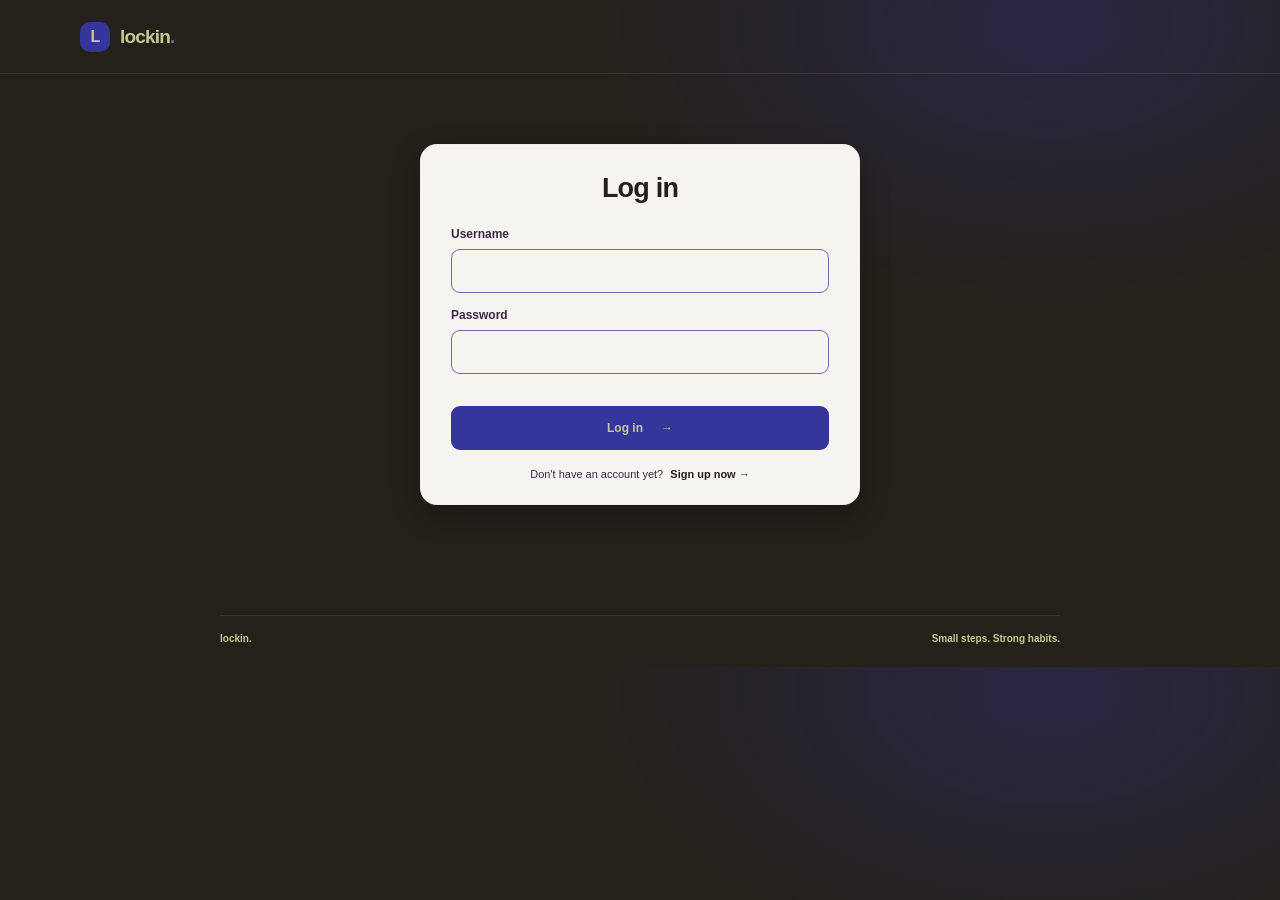
==== static/index.html @ 2069aba5 "Revert "Update exercise database and media fallbacks" This reverts commit 12833febe1f8a7237ccfed5195" ====
<!doctype html>
<html lang="en">
<head>
  <meta charset="utf-8">
  <meta name="viewport" content="width=device-width, initial-scale=1">
  <meta name="theme-color" content="#24201a">
  <title>LockIn — Your workout, your pace</title>
  <link rel="stylesheet" href="/static/app.css">
  <script src="/static/app.js" defer></script>
</head>
<body>
  <header class="topbar">
    <a class="brand" href="/" aria-label="LockIn home">
      <span class="brand-mark" aria-hidden="true">L</span>
      <span>lockin<span class="brand-period">.</span></span>
    </a>
    <nav id="app-nav" class="app-nav" aria-label="Main navigation" hidden>
      <button class="nav-link is-active" type="button" data-page-target="build" aria-current="page">Build workout</button>
      <button class="nav-link" type="button" data-page-target="library">Exercise Library</button>
      <button class="nav-link" type="button" data-page-target="tracker">Workout Tracker</button>
      <button class="nav-link profile-link" type="button" data-page-target="profile" aria-label="Profile" title="Profile">
        <svg viewBox="0 0 24 24" aria-hidden="true">
          <circle cx="12" cy="8" r="3.5"></circle>
          <path d="M5.5 20c.5-3.5 2.8-5.5 6.5-5.5s6 2 6.5 5.5"></path>
        </svg>
      </button>
    </nav>
  </header>

  <main class="page-shell">
    <section id="auth-section" class="auth-panel panel" aria-labelledby="auth-title">
      <p id="signup-welcome" class="signup-welcome" hidden>Welcome to LockIn</p>
      <h1 id="auth-title">Log in</h1>
      <form id="auth-form">
        <div id="signup-name-fields" class="signup-name-fields" hidden>
          <label class="field">
            <span class="field-label">First name</span>
            <input id="auth-first-name" name="first_name" type="text" maxlength="50" autocomplete="given-name">
          </label>
          <label class="field">
            <span class="field-label">Last name</span>
            <input id="auth-last-name" name="last_name" type="text" maxlength="50" autocomplete="family-name">
          </label>
        </div>
        <label class="field">
          <span class="field-label">Username</span>
          <input id="auth-username" name="username" type="text" minlength="3" maxlength="32" autocomplete="username" required>
        </label>
        <label class="field auth-password">
          <span class="field-label">Password</span>
          <input id="auth-password" name="password" type="password" minlength="8" maxlength="128" autocomplete="current-password" required>
          <span id="password-hint" class="field-hint" hidden>Use 8–128 characters.</span>
        </label>
        <p id="auth-message" class="status-message" role="status" aria-live="polite"></p>
        <button id="auth-submit" class="button button-primary auth-submit" type="submit">Log in <span aria-hidden="true">→</span></button>
      </form>
      <p class="auth-switch">
        <span id="auth-switch-copy">Don't have an account yet?</span>
        <a id="auth-switch-link" href="#signup">Sign up now <span aria-hidden="true">→</span></a>
      </p>
    </section>

    <div id="app-content" hidden>
    <section id="page-build" class="app-page">
    <section class="intro">
      <p class="eyebrow">YOUR BEST SELF STARTS WHEN YOU <b><i>LOCK IN</i></b></p>
      <h1>Ready when you are, <span id="welcome-name">yourself.</span></h1>
    </section>

    <section class="planner panel" aria-labelledby="planner-title">
      <div class="section-heading">
        <div>
          <p class="eyebrow">LET'S MAKE A PLAN</p>
          <h2 id="planner-title">Build your workout</h2>
        </div>
      </div>

      <form id="planner-form" class="planner-form">
        <div class="goal-field">
          <span class="field-label">Fitness goal</span>
          <input id="goal" name="goal" type="hidden">
          <div class="goal-picker">
            <button id="goal-trigger" class="goal-trigger" type="button" aria-expanded="false" aria-controls="goal-popover">
              <span id="goal-selected">Choose a fitness goal</span>
              <svg viewBox="0 0 20 20" aria-hidden="true"><path d="m5 7.5 5 5 5-5"></path></svg>
            </button>
            <div id="goal-popover" class="goal-popover" hidden>
              <div id="goal-options" class="goal-grid" role="group" aria-label="Fitness goals">
                <span class="field-hint">Loading goals…</span>
              </div>
            </div>
          </div>
        </div>

        <fieldset class="difficulty-field">
          <legend class="field-label">Difficulty</legend>
          <div id="level-options" class="level-options">
            <label class="level-option">
              <input type="radio" name="level" value="beginner" checked>
              <span>Beginner</span>
            </label>
            <label class="level-option">
              <input type="radio" name="level" value="intermediate">
              <span>Intermediate</span>
            </label>
            <label class="level-option">
              <input type="radio" name="level" value="advanced">
              <span>Advanced</span>
            </label>
          </div>
        </fieldset>

        <label class="field time-field">
          <span class="field-label">Available time</span>
          <select id="duration" name="duration" required>
            <option value="15">15 minutes</option>
            <option value="30" selected>30 minutes</option>
            <option value="45">45 minutes</option>
            <option value="60">1 hour</option>
            <option value="75">1 hour 15 minutes</option>
            <option value="90">1 hour 30 minutes</option>
            <option value="105">1 hour 45 minutes</option>
            <option value="120">2 hours</option>
            <option value="135">2 hours 15 minutes</option>
            <option value="150">2 hours 30 minutes</option>
            <option value="165">2 hours 45 minutes</option>
            <option value="180">3 hours</option>
          </select>
        </label>

        <fieldset class="equipment-field">
          <legend class="field-label">Equipment you have</legend>
          <div id="equipment-options" class="equipment-options">
            <span class="field-hint">Loading equipment…</span>
          </div>
        </fieldset>

        <div class="form-footer">
          <p class="privacy-note"><span aria-hidden="true">✦</span> Your plan is made just for this session.</p>
          <button class="button button-primary" type="submit" id="recommend-button" disabled>
            <span>Create</span><span aria-hidden="true">→</span>
          </button>
        </div>
      </form>
      <p id="planner-message" class="status-message" role="status" aria-live="polite"></p>
    </section>

    <section id="workout-section" class="workout-section panel" hidden aria-labelledby="workout-title">
      <div class="section-heading workout-heading">
        <div>
          <h2 id="workout-title" tabindex="-1">Your new workout plan</h2>
          <div class="workout-preferences" aria-label="Selected workout preferences">
            <span class="workout-tag"><strong id="workout-focus"></strong></span>
            <span class="workout-tag"><strong id="workout-level"></strong></span>
            <span class="workout-tag"><strong id="workout-duration"></strong></span>
          </div>
        </div>
      </div>

      <div class="workout-body">
        <p id="active-workout-message" class="status-message" role="status" aria-live="polite"></p>

        <div id="exercise-list" class="exercise-list"></div>
        <p id="no-results" class="empty-state" hidden>
          No exercises match all of those selections.
        </p>
      </div>
      <div id="workout-actions" class="workout-actions" hidden>
        <button id="start-button" class="button button-primary" type="button" hidden>
          <span>Start workout</span><span aria-hidden="true">→</span>
        </button>
        <button id="continue-workout-button" class="button button-primary" type="button" hidden>
          <span>Continue workout</span><span aria-hidden="true">→</span>
        </button>
      </div>
    </section>

    </section>

    <section id="page-library" class="app-page library-page" hidden aria-labelledby="library-title">
      <header class="library-header">
        <p class="eyebrow">FIND YOUR NEXT MOVE</p>
        <h1 id="library-title">Exercise Library</h1>
        <p>Browse exercises by name, equipment, or target.</p>
      </header>
      <section class="library-controls panel" aria-label="Exercise filters">
        <label class="library-search-field" for="library-search">
          <span class="field-label">Search by exercise name</span>
          <span class="library-search-box">
            <svg viewBox="0 0 24 24" aria-hidden="true"><circle cx="10.8" cy="10.8" r="6.8"></circle><path d="m16 16 5 5"></path></svg>
            <input id="library-search" type="search" placeholder="Search exercises">
          </span>
        </label>
        <div class="library-filter-group">
          <h2 id="library-equipment-title">Equipment</h2>
          <div id="library-equipment-filters" class="library-filter-options" role="group" aria-labelledby="library-equipment-title"></div>
        </div>
        <div class="library-filter-group">
          <h2 id="library-target-title">Target</h2>
          <div id="library-target-filters" class="library-filter-options" role="group" aria-labelledby="library-target-title"></div>
        </div>
      </section>
      <p id="library-status" class="status-message" role="status" aria-live="polite"></p>
      <div class="library-results-heading">
        <h2>Exercises</h2>
        <p id="library-result-count" aria-live="polite"></p>
      </div>
      <div id="library-exercise-grid" class="library-exercise-grid"></div>
      <p id="library-empty" class="empty-state library-empty" hidden>No exercises match these filters.</p>
    </section>

    <section id="page-tracker" class="app-page" hidden>

      <section class="stats-section panel" aria-labelledby="stats-title">
        <div class="section-heading">
          <div>
            <p class="eyebrow">YOUR CONSISTENCY</p>
            <h2 id="stats-title">Workout statistics</h2>
            <p id="stats-period-label" class="field-hint">Your progress this week</p>
          </div>
          <select id="stats-period" aria-label="Statistics period">
            <option value="week">This week</option>
            <option value="month">This month</option>
          </select>
        </div>

        <p id="stats-message" class="status-message" role="status"></p>

        <div class="stats-grid">
          <article class="stat-card">
            <span class="stat-label">Workout sessions</span>
            <strong id="stat-sessions">0</strong>
            <span class="stat-description">Completed workouts</span>
          </article>

          <article class="stat-card">
            <span class="stat-label">Active days</span>
            <strong id="stat-days">0</strong>
            <span class="stat-description">Days you showed up</span>
          </article>

          <article class="stat-card">
            <span class="stat-label">Total time</span>
            <strong id="stat-minutes">0</strong>
            <span class="stat-description">Minutes of exercise</span>
          </article>

          <article class="stat-card">
            <span class="stat-label">Completed sets</span>
            <strong id="stat-sets">0</strong>
            <span class="stat-description">Sets you've finished</span>
          </article>
        </div>

        <div class="stats-activity">
          <h3>Activity overview</h3>
          <p class="field-hint">Your completed workouts by day</p>
          <div id="stats-chart" class="stats-chart"></div>
        </div>
      </section>
    <section class="history-section" aria-labelledby="history-title">
      <div class="section-heading">
        <div>
          <p class="eyebrow">YOUR PROGRESS</p>
          <h2 id="history-title">Workout history</h2>
        </div>
        <span class="history-icon" aria-hidden="true">↗</span>
      </div>
      <div id="history-list" class="history-list">
        <p class="field-hint">Loading your saved workouts…</p>
      </div>
      <p id="history-message" class="status-message" role="status" aria-live="polite"></p>
    </section>
    </section>

    <section id="page-profile" class="app-page placeholder-page" hidden aria-labelledby="profile-title">
      <h1 id="profile-title">Profile</h1>
    </section>
    </div>
  </main>

  <footer class="footer">
    <span>lockin<span class="brand-period">.</span></span>
    <span id="footer-user"><span>Small steps. Strong habits.</span></span>
    <button id="logout-button" class="logout-button" type="button" hidden>Log out</button>
  </footer>

  <div id="workout-sheet" class="workout-sheet" hidden>
    <div class="workout-sheet-backdrop" aria-hidden="true"></div>
    <section
      id="workout-sheet-panel"
      class="workout-sheet-panel"
      role="dialog"
      aria-modal="true"
      aria-label="Workout"
      aria-hidden="true"
      tabindex="-1"
    >
      <button id="close-workout-sheet" class="workout-sheet-close" type="button" aria-label="Close workout window">
        <span aria-hidden="true">×</span>
      </button>
      <div
        id="workout-progress"
        class="workout-progress"
        role="progressbar"
        aria-label="Workout sets completed"
        aria-valuemin="0"
        aria-valuemax="0"
        aria-valuenow="0"
      ></div>
      <div class="active-workout-view">
        <div class="active-step-layout">
          <div id="active-step-animation" class="active-step-animation"></div>
          <div id="active-step-content" class="active-step-content" aria-live="polite" aria-atomic="true">
            <p id="active-step-position" class="eyebrow"></p>
            <p id="active-set-counter" class="active-set-counter"></p>
            <h2 id="active-exercise-title" class="active-exercise-title"></h2>
            <p id="active-exercise-keywords" class="exercise-keywords"></p>
            <ul id="active-step-prescription" class="active-step-prescription"></ul>
            <button id="complete-step-button" class="button button-primary" type="button">Set completed</button>
          </div>
        </div>
<<<<<<< Updated upstream
        <div class="active-step-controls">
  <button id="complete-step-button" class="button button-primary" type="button">
    Complete set
  </button>

  <button id="finish-workout-button" class="button button-primary" type="button" hidden>
    Finish workout
  </button>
</div>
=======
>>>>>>> Stashed changes
        <p id="active-step-message" class="status-message" role="status" aria-live="polite"></p>
        <div id="workout-step-carousel" class="workout-step-carousel" role="group" aria-label="Workout sets"></div>
      </div>
    </section>
  </div>
</body>
</html>
---- static/app.css ----
:root {
  color-scheme: dark;
  --ink: #c8c793;
  --muted: #b7aec0;
  --green: #35369c;
  --green-dark: #c8c793;
  --mint: #3f2548;
  --line: #54465b;
  --paper: #2c2831;
  --canvas: #24201a;
  --orange: #7c679e;
  font-family: "DM Sans", "Segoe UI", sans-serif;
  font-synthesis: none;
  text-rendering: optimizeLegibility;
}

* { box-sizing: border-box; }

body {
  margin: 0;
  background:
    radial-gradient(ellipse at 82% 4%, rgba(53, 54, 156, .32), transparent 28rem),
    var(--canvas);
  color: var(--ink);
}

button, input, select, textarea { font: inherit; }
button, select { cursor: pointer; }

.topbar {
  height: 74px;
  display: flex;
  align-items: center;
  justify-content: space-between;
  padding: 0 max(6vw, calc((100vw - 1120px) / 2));
  border-bottom: 1px solid rgba(200, 199, 147, .12);
}

.app-nav { display: flex; align-items: center; gap: 5px; margin-left: auto; }
.app-nav[hidden] { display: none; }
.nav-link { min-height: 36px; padding: 0 11px; border: 0; border-radius: 8px; color: var(--muted); background: transparent; font-size: 11px; font-weight: 600; white-space: nowrap; }
.nav-link:hover, .nav-link.is-active { color: var(--green-dark); background: var(--mint); }
.profile-link { width: 36px; display: grid; place-items: center; padding: 0; border: 1px solid var(--line); border-radius: 50%; }
.profile-link svg { width: 19px; height: 19px; fill: none; stroke: currentColor; stroke-linecap: round; stroke-linejoin: round; stroke-width: 1.7; }

.brand {
  display: inline-flex;
  gap: 10px;
  align-items: center;
  color: var(--ink);
  text-decoration: none;
  font-family: "Manrope", "Segoe UI", sans-serif;
  font-size: 19px;
  font-weight: 800;
  letter-spacing: -.8px;
}

.brand-mark {
  width: 30px;
  height: 30px;
  display: grid;
  place-items: center;
  border-radius: 10px;
  background: var(--green);
  color: var(--ink);
  font-size: 16px;
}

.brand-period { color: var(--orange); }
.topbar-note { color: var(--muted); font-size: 12px; }

.page-shell { width: min(100% - 40px, 840px); margin: 0 auto; }
.auth-panel { width: min(100%, 440px); margin: 70px auto 110px; }
.signup-welcome { margin: 0 0 5px; color: var(--ink); font-family: "Manrope", "Segoe UI", sans-serif; font-size: 17px; font-weight: 700; text-align: center; }
.auth-panel h1 { margin-bottom: 23px; font-size: 27px; letter-spacing: -.8px; text-align: center; }
.auth-panel form { display: grid; gap: 15px; }
.signup-name-fields:not([hidden]) { display: grid; grid-template-columns: 1fr 1fr; gap: 12px; }
.auth-password { position: relative; }
.auth-submit { width: 100%; margin-top: 2px; }
.auth-switch { margin: 18px 0 0; color: var(--muted); font-size: 11px; text-align: center; }
.auth-switch a { margin-left: 4px; color: var(--ink); font-weight: 700; text-decoration: none; }
.auth-switch a:hover { color: var(--green-dark); text-decoration: underline; }
.logout-button { padding: 5px 0; border: 0; color: var(--ink); background: transparent; font-size: 10px; font-weight: 700; }
.intro { padding: 54px 0 34px; }
.placeholder-page { min-height: 350px; padding-top: 54px; }
.placeholder-page h1 { font-size: 30px; }
.app-page[hidden] { display: none; }
.library-page { padding: 48px 0 64px; }
.library-header { margin-bottom: 24px; }
.library-header h1 { font-size: clamp(30px, 5vw, 40px); }
.library-header > p:last-child { margin-bottom: 0; color: var(--muted); font-size: 13px; }
.library-controls { display: grid; gap: 23px; margin-bottom: 23px; }
.library-search-field { display: grid; gap: 9px; }
.library-search-box { position: relative; }
.library-search-box svg { position: absolute; top: 50%; left: 13px; width: 19px; height: 19px; fill: none; stroke: var(--muted); stroke-linecap: round; stroke-width: 1.7; transform: translateY(-50%); }
.library-search-box input { width: 100%; min-height: 46px; padding: 0 13px 0 42px; border: 1px solid var(--line); border-radius: 9px; outline: none; background: #F5F4F0; color: var(--ink); font-size: 12px; }
.library-search-box input:focus { border-color: var(--orange); box-shadow: 0 0 0 3px rgba(124, 103, 158, .24); }
.library-filter-group h2 { margin: 0; font-size: 14px; letter-spacing: -.2px; }
.library-filter-options { display: flex; flex-wrap: wrap; gap: 8px; margin-top: 10px; }
.library-filter-chip { min-height: 34px; padding: 0 13px; border: 1px solid var(--line); border-radius: 18px; color: var(--muted); background: #F5F4F0; font-size: 10px; font-weight: 600; transition: .15s ease; }
.library-filter-chip:hover, .library-filter-chip.is-selected { border-color: var(--orange); color: var(--ink); background: var(--mint); }
.library-filter-chip:focus-visible { outline: 3px solid rgba(124, 103, 158, .35); }
.library-status:not(:empty) { margin: 10px 0; }
.library-results-heading { display: flex; align-items: baseline; justify-content: space-between; gap: 12px; margin: 25px 0 12px; }
.library-results-heading h2 { margin: 0; font-size: 19px; }
.library-results-heading p { margin: 0; color: var(--muted); font-size: 10px; }
.library-exercise-grid { display: grid; grid-template-columns: repeat(3, minmax(0, 1fr)); gap: 14px; }
.library-exercise-card { min-width: 0; overflow: hidden; border: 1px solid rgba(200, 199, 147, .12); border-radius: 12px; background: var(--paper); }
.library-exercise-media { width: 100%; aspect-ratio: 1 / 1; display: block; object-fit: cover; background: #332c39; }
.library-exercise-media.is-portrait { object-fit: contain; }
.library-exercise-placeholder { width: 100%; aspect-ratio: 1 / 1; display: grid; place-items: center; color: var(--muted); background: #332c39; font-size: 10px; }
.library-exercise-title { margin: 0; padding: 12px 13px 14px; font-size: 13px; line-height: 1.35; }
.library-empty { margin-top: 16px; }
.eyebrow { margin: 0 0 9px; color: var(--ink); font-size: 10px; font-weight: 700; letter-spacing: 1.6px; }
h1, h2, h3, p { margin-top: 0; }
h1, h2, h3 { font-family: "Manrope", "Segoe UI", sans-serif; color: var(--ink); }
h1 { margin-bottom: 9px; font-size: clamp(32px, 5vw, 43px); letter-spacing: -2px; line-height: 1.15; }
h1 span { color: var(--orange); }
.intro-copy { margin: 0; color: var(--muted); font-size: 14px; }

.panel {
  padding: 28px 30px 24px;
  border: 1px solid rgba(200, 199, 147, .1);
  border-radius: 17px;
  background: #F5F4F0;
  box-shadow: 0 10px 30px rgba(0, 0, 0, .24);
}

.section-heading { display: flex; justify-content: space-between; align-items: flex-start; gap: 16px; }
.section-heading h2 { margin: 0; font-size: 21px; letter-spacing: -.65px; }
#planner-title, #workout-title { font-size: clamp(24px, 3vw, 28px); letter-spacing: -.85px; }
.planner-form { display: grid; gap: 23px; margin-top: 24px; }
.field { display: flex; flex-direction: column; gap: 8px; min-width: 0; }
.field-label { color: #3F2548; font-size: 12px; font-weight: 700; }
.field select, .field input, .field textarea, .goal-trigger {
  min-height: 44px;
  border: 1px solid var(--line);
  border-radius: 9px;
  background: var(--paper);
  color: var(--ink);
}
.field select, .field input, .field textarea { padding: 0 12px; outline: none; }
.field select:focus, .field input:focus, .field textarea:focus, .goal-trigger:focus-visible { border-color: var(--orange); box-shadow: 0 0 0 3px rgba(124, 103, 158, .24); }
.field select:disabled { color: var(--muted); background: #39343e; cursor: not-allowed; }
.goal-picker { position: relative; margin-top: 9px; }
.goal-trigger { width: min(100%, 330px); display: flex; align-items: center; justify-content: space-between; padding: 0 13px; text-align: left; }
.goal-trigger:disabled { color: var(--muted); cursor: not-allowed; }
.goal-trigger svg { width: 18px; height: 18px; fill: none; stroke: currentColor; stroke-linecap: round; stroke-linejoin: round; stroke-width: 1.6; }
.goal-popover { position: absolute; z-index: 5; top: calc(100% + 8px); left: 0; width: min(100%, 720px); padding: 12px; border: 1px solid var(--line); border-radius: 12px; background: var(--paper); box-shadow: 0 15px 35px rgba(0, 0, 0, .4); }
.goal-popover[hidden] { display: none; }
.goal-grid { display: grid; grid-template-columns: repeat(4, minmax(0, 1fr)); gap: 10px; max-height: 360px; overflow-y: auto; }
.goal-card { min-width: 0; padding: 6px; border: 1px solid var(--line); border-radius: 9px; color: var(--ink); background: var(--paper); text-align: left; }
.goal-card:hover, .goal-card.is-selected { border-color: var(--orange); background: var(--mint); }
.goal-card:focus-visible { outline: 3px solid rgba(124, 103, 158, .35); }
.goal-image-placeholder { aspect-ratio: 1.35; display: flex; flex-direction: column; align-items: center; justify-content: center; gap: 6px; border-radius: 6px; color: var(--ink); background: linear-gradient(140deg, #3f2548, #35369c); font-size: 9px; }
.goal-image-placeholder svg { width: 38px; height: 38px; fill: none; stroke: currentColor; stroke-linecap: round; stroke-width: 1.5; }
.goal-card-label { display: block; min-height: 32px; padding: 8px 3px 3px; font-size: 11px; font-weight: 600; line-height: 1.3; }
.difficulty-field { margin: 0; padding: 0; border: 0; }
.level-options { display: flex; flex-wrap: wrap; gap: 10px; margin-top: 9px; }
.level-option { position: relative; cursor: pointer; }
.level-option input { position: absolute; width: 1px; height: 1px; opacity: 0; }
.level-option span { min-width: 112px; min-height: 42px; display: grid; place-items: center; padding: 0 14px; border: 1px solid var(--line); border-radius: 8px; color: var(--muted); background: var(--paper); font-size: 11px; font-weight: 600; }
.level-option input:checked + span { border-color: var(--orange); color: var(--ink); background: var(--mint); }
.level-option input:focus-visible + span { outline: 3px solid rgba(124, 103, 158, .35); }
.time-field { max-width: 300px; }
.equipment-field { margin: 0; padding: 0; border: 0; }
.field-hint { margin: 5px 0 0; color: var(--muted); font-size: 11px; }
.equipment-options { display: grid; grid-template-columns: repeat(auto-fit, minmax(88px, 1fr)); gap: 10px; margin-top: 12px; }
.equipment-chip { position: relative; }
.equipment-chip input { position: absolute; width: 1px; height: 1px; opacity: 0; }
.equipment-chip-content {
  min-height: 82px;
  display: flex;
  flex-direction: column;
  align-items: center;
  justify-content: center;
  gap: 7px;
  padding: 8px 5px;
  border: 1px solid var(--line);
  border-radius: 8px;
  color: var(--muted);
  background: var(--paper);
  transition: .15s ease;
}
.equipment-icon { width: 27px; height: 27px; display: grid; place-items: center; color: var(--orange); }
.equipment-icon svg { width: 27px; height: 27px; fill: none; stroke: currentColor; stroke-linecap: round; stroke-linejoin: round; stroke-width: 1.8; }
.equipment-name { font-size: 9px; text-align: center; }
.equipment-chip input:checked + .equipment-chip-content { border-color: var(--orange); color: var(--ink); background: var(--mint); }
.equipment-chip input:focus-visible + .equipment-chip-content { outline: 3px solid rgba(124, 103, 158, .35); }

.form-footer, .save-footer { display: flex; justify-content: space-between; align-items: center; gap: 16px; margin-top: 27px; }
.privacy-note { margin: 0; color: var(--muted); font-size: 11px; }
.privacy-note span { margin-right: 5px; color: var(--orange); }
.button {
  min-height: 44px;
  display: inline-flex;
  align-items: center;
  justify-content: center;
  gap: 18px;
  padding: 0 16px;
  border: 0;
  border-radius: 9px;
  font-size: 12px;
  font-weight: 700;
  transition: background .15s ease, transform .15s ease;
}
.button[hidden] { display: none; }
.button-primary { background: var(--green); color: var(--ink); }
.button-primary:hover:not(:disabled) { transform: translateY(-1px); background: var(--mint); color: var(--ink); }
.button-secondary { border: 1px solid var(--line); color: var(--ink); background: var(--paper); }
.button-secondary:hover:not(:disabled) { background: var(--mint); }
.button:disabled { color: var(--muted); background: #514653; cursor: not-allowed; }
.status-message { min-height: 0; margin: 0; color: var(--ink); font-size: 12px; }
.status-message:not(:empty) { margin-top: 12px; }
.status-message.success { color: var(--ink); }

.workout-section { margin: 42px 0; padding-top: 28px; }
.workout-heading { align-items: center; margin-bottom: 17px; }
.workout-preferences { display: flex; flex-wrap: wrap; gap: 7px; margin-top: 10px; }
.workout-tag { display: inline-flex; align-items: center; gap: 6px; padding: 6px 9px; border: 1px solid var(--line); border-radius: 7px; color: var(--muted); background: #332d37; font-size: 10px; }
.workout-tag strong { color: var(--green-dark); font-size: 10px; font-weight: 700; }
.workout-actions { display: flex; align-items: center; justify-content: flex-end; gap: 8px; margin-top: 20px; }
.workout-actions[hidden] { display: none; }
.workout-body { width: 75%; margin: 2rem auto 0; }
.exercise-list { display: grid; grid-auto-rows: 1fr; gap: 15px; }
.exercise-card {
  display: grid;
  grid-template-columns: 220px minmax(0, 1fr);
  overflow: hidden;
  border: 1px solid #3F2548;
  border-radius: 13px;
  background: var(--paper);
}
.exercise-media { width: 220px; height: 220px; object-fit: cover; background: #332c39; }
video.exercise-media.is-portrait { object-fit: contain; }
.media-placeholder { width: 220px; height: 220px; display: grid; place-items: center; color: var(--muted); background: #332c39; font-size: 11px; }
.exercise-content { padding: 19px 22px; }
.exercise-top { display: flex; justify-content: space-between; align-items: flex-start; gap: 12px; }
.exercise-title { margin: 0; font-size: 1.5rem; letter-spacing: -.35px; }
.exercise-keywords { margin: 8px 0 16px; color: var(--muted); font-size: 11px; }
.exercise-equipment { display: flex; flex-wrap: wrap; align-items: center; gap: 10px; margin-bottom: 17px; }
.exercise-equipment-item { display: inline-flex; align-items: center; gap: 6px; color: var(--muted); font-size: 12px; }
.exercise-equipment .equipment-icon { width: 20px; height: 20px; }
.exercise-equipment .equipment-icon svg { width: 20px; height: 20px; }
.no-required-equipment { color: var(--muted); font-size: 12px; }
.exercise-specifics { display: grid; gap: 4px; margin: 0; padding-left: 18px; color: var(--muted); font-size: 13px; line-height: 1.5; }
.empty-state { margin: 0; padding: 26px; border: 1px dashed var(--line); border-radius: 12px; color: var(--muted); background: rgba(44, 40, 49, .72); font-size: 13px; line-height: 1.6; text-align: center; }

.history-section { padding: 43px 0 57px; }
.history-section > .section-heading { align-items: center; margin-bottom: 15px; }
.history-icon { width: 32px; height: 32px; display: grid; place-items: center; border-radius: 10px; color: var(--ink); background: var(--mint); font-weight: 700; }
.history-list { display: grid; gap: 9px; }
.history-card { padding: 14px 16px; border: 1px solid rgba(200, 199, 147, .1); border-radius: 11px; background: var(--paper); }
.history-main { display: flex; justify-content: space-between; align-items: center; gap: 12px; }
.history-date { margin: 0 0 4px; color: var(--ink); font-size: 12px; font-weight: 700; }
.history-detail { margin: 0; color: var(--muted); font-size: 11px; }
.history-goal { padding: 6px 9px; border-radius: 7px; color: var(--ink); background: var(--mint); font-size: 10px; font-weight: 700; }
.history-expand { margin-top: 9px; padding: 0; border: 0; color: var(--ink); background: transparent; font-size: 10px; font-weight: 700; }
.history-exercises { display: grid; gap: 5px; margin: 10px 0 0; padding: 10px 0 0; border-top: 1px solid var(--line); list-style: none; color: var(--muted); font-size: 11px; }
.history-empty { padding: 19px; border: 1px dashed var(--line); border-radius: 11px; color: var(--muted); font-size: 12px; text-align: center; }
.footer { display: flex; justify-content: space-between; width: min(100% - 40px, 840px); margin: 0 auto; padding: 17px 0 23px; border-top: 1px solid rgba(200, 199, 147, .12); color: var(--muted); font-size: 10px; }
.footer span:first-child { color: var(--ink); font-family: "Manrope", sans-serif; font-weight: 800; }

.workout-sheet[hidden] { display: none; }
.workout-sheet { position: fixed; z-index: 20; inset: 0; display: flex; align-items: flex-end; justify-content: center; }
.workout-sheet-backdrop { position: absolute; inset: 0; background: rgba(0, 0, 0, .68); opacity: 0; transition: opacity .32s ease; }
.workout-sheet-panel {
  position: relative;
  width: min(100%, 1120px);
  height: calc(100vh - 20px);
  height: calc(100dvh - 20px);
  padding: 24px;
  overflow-y: auto;
  border-radius: 20px 20px 0 0;
  background: var(--paper);
  box-shadow: 0 -12px 40px rgba(0, 0, 0, .48);
  transform: translateY(100%);
  transition: transform .36s cubic-bezier(.22, .72, .24, 1);
}
.workout-sheet.is-open .workout-sheet-backdrop { opacity: 1; }
.workout-sheet.is-open .workout-sheet-panel { transform: translateY(0); }
.workout-sheet-close {
  position: absolute;
  top: 14px;
  right: 16px;
  width: 40px;
  height: 40px;
  display: grid;
  place-items: center;
  padding: 0;
  border: 0;
  border-radius: 50%;
  color: var(--ink);
  background: var(--mint);
  font-size: 28px;
  line-height: 1;
}
.workout-sheet-close:hover { color: var(--canvas); background: var(--orange); }
.workout-sheet-open { overflow: hidden; }
.workout-progress { height: 5px; display: flex; gap: 4px; margin: 4px 56px 0 0; }
.workout-progress-segment { min-width: 1px; flex: 1 1 0; border-radius: 3px; background: #efecf0; transition: background .2s ease; }
.workout-progress-segment.is-current { background: var(--orange); }
.workout-progress-segment.is-complete { background: var(--green); }
.active-workout-view { min-height: 100%; display: flex; flex-direction: column; padding-top: 40px; }
.active-step-layout { flex: 1; min-height: 0; display: grid; grid-template-columns: minmax(0, 1.15fr) minmax(0, .85fr); align-items: center; gap: 34px; }
.active-step-animation { min-height: 260px; height: 100%; display: grid; place-items: center; overflow: hidden; border-radius: 14px; background: #332c39; }
.active-exercise-media { width: 100%; height: 100%; max-height: 62vh; object-fit: contain; }
.active-step-placeholder { width: 100%; min-height: 260px; display: grid; place-items: center; color: var(--muted); font-size: 13px; }
.active-step-content { padding: 20px 8px; }
.active-step-position { margin: 0 0 8px; }
.active-set-counter { margin: 0 0 8px; color: var(--ink); font-size: clamp(38px, 5vw, 54px); font-weight: 700; letter-spacing: -1px; }
.active-exercise-title { margin: 0; font-size: clamp(18px, 2vw, 22px); letter-spacing: -.4px; }
.active-exercise-keywords { margin: 10px 0 20px; }
.active-step-prescription { display: grid; gap: 7px; margin: 0; padding-left: 20px; color: var(--muted); font-size: 16px; line-height: 1.6; }
#complete-step-button { width: 100%; margin-top: 24px; }
.active-step-message:not(:empty) { margin-top: 10px; }
.workout-step-carousel { display: flex; gap: 10px; overflow-x: auto; margin-top: auto; padding: 14px 0 4px; border-top: 1px solid var(--line); scroll-snap-type: x mandatory; }
.workout-step-thumbnail { position: relative; flex: 0 0 112px; display: flex; flex-direction: column; gap: 6px; padding: 6px; border: 1px solid var(--line); border-radius: 10px; background: var(--paper); text-align: left; scroll-snap-align: start; }
.workout-step-thumbnail.is-current { border-color: var(--orange); background: var(--mint); box-shadow: 0 0 0 2px rgba(124, 103, 158, .3); }
.workout-step-thumbnail.is-complete { border-color: var(--orange); }
.workout-step-thumbnail-media { width: 100%; aspect-ratio: 16 / 9; display: block; border-radius: 6px; object-fit: cover; background: #332c39; }
.workout-step-thumbnail-media.is-portrait { object-fit: contain; }
.workout-step-thumbnail-placeholder { width: 100%; aspect-ratio: 16 / 9; display: grid; place-items: center; border-radius: 6px; color: var(--muted); background: #332c39; font-size: 9px; }
.workout-step-thumbnail-details { min-width: 0; display: flex; flex-direction: column; gap: 2px; }
.workout-step-thumbnail-name { overflow: hidden; color: var(--ink); font-size: 10px; font-weight: 700; text-overflow: ellipsis; white-space: nowrap; }
.workout-step-thumbnail-set { color: var(--muted); font-size: 9px; }
.workout-step-thumbnail-check { position: absolute; top: 10px; right: 10px; width: 19px; height: 19px; display: grid; place-items: center; border-radius: 50%; color: var(--ink); background: var(--green); font-size: 12px; font-weight: 700; opacity: 0; }
.workout-step-thumbnail.is-complete .workout-step-thumbnail-check { opacity: 1; }

.planner.panel, .workout-section.panel, .library-controls.panel, .auth-panel.panel, .workout-sheet-panel {
  --ink: #24201a;
  --muted: #3f2548;
  --green-dark: #3f2548;
  --mint: #3f2548;
  --line: #7c679e;
  --paper: #f5f4f0;
  color: var(--ink);
}
.planner .button-primary, .workout-section .button-primary, .auth-panel .button-primary, .workout-sheet-panel .button-primary { color: #c8c793; }
.planner .button:disabled, .workout-section .button:disabled, .auth-panel .button:disabled, .workout-sheet-panel .button:disabled { color: #c8c793; }
.planner .goal-card:hover, .planner .goal-card.is-selected { color: #c8c793; background: #3f2548; }
.planner .goal-image-placeholder { color: #c8c793; }
.planner .level-option input:checked + span,
.planner .equipment-chip input:checked + .equipment-chip-content { color: #c8c793; }
.library-controls .library-filter-chip:hover,
.library-controls .library-filter-chip.is-selected { color: #c8c793; }
.workout-section .workout-tag { color: #c8c793; background: #3f2548; }
.workout-section .workout-tag strong { color: #c8c793; }
.workout-section .media-placeholder { color: #c8c793; }
.workout-section .empty-state { color: #24201a; background: #7c679e; }
.workout-sheet-panel .workout-sheet-close { color: #c8c793; }
.workout-sheet-panel .active-step-placeholder,
.workout-sheet-panel .workout-step-thumbnail-placeholder { color: #c8c793; }
.workout-sheet-panel .workout-step-thumbnail-check { color: #c8c793; }
.workout-sheet-panel .workout-step-thumbnail.is-current {
  --ink: #c8c793;
  --muted: #b7aec0;
}


/* WORKOUT STATISTICS */
.stats-section {
  margin-bottom: 30px;
  padding: 28px;
  color: #24201a;
  background: #f5f4f0;
  border: 1px solid #7c679e;
  border-radius: 14px;
}

.stats-section .section-heading {
  display: flex;
  justify-content: space-between;
  align-items: center;
  gap: 16px;
  margin-bottom: 20px;
}

.stats-section .section-heading h2 {
  margin: 0;
}

#stats-period {
  padding: 9px 12px;
  border: 1px solid #7c679e;
  border-radius: 8px;
  color: #24201a;
  background: #f5f4f0;
}

.stats-grid {
  display: grid;
  grid-template-columns: repeat(4, minmax(0, 1fr));
  gap: 12px;
}

.stat-card {
  display: flex;
  flex-direction: column;
  gap: 8px;
  padding: 18px 14px;
  border: 1px solid #d5ccdc;
  border-radius: 11px;
  background: #ffffff;
}

.stat-label {
  color: #5d5065;
  font-size: 11px;
  font-weight: 700;
}

.stat-card strong {
  color: #3f2548;
  font-size: 30px;
  line-height: 1.2;
}

.stat-description {
  color: #746b78;
  font-size: 10px;
}

.stats-activity {
  margin-top: 25px;
}

.stats-activity h3 {
  margin-bottom: 5px;
}

.stats-chart {
  display: flex;
  align-items: flex-end;
  gap: 10px;
  min-height: 180px;
  margin-top: 15px;
  padding: 18px 12px;
  overflow-x: auto;
  border: 1px solid #d5ccdc;
  border-radius: 11px;
  background: #ffffff;
}

.stats-bar-item {
  flex: 1 0 30px;
  height: 140px;
  display: grid;
  grid-template-rows: 16px minmax(0, 1fr) 16px;
  justify-items: center;
  align-items: end;
  gap: 5px;
}

.stats-bar {
  width: 65%;
  min-height: 4px;
  align-self: end;
  border-radius: 5px 5px 0 0;
  background: #7c679e;
}

.stats-bar-label,
.stats-bar-count {
  color: #5d5065;
  font-size: 9px;
  white-space: nowrap;
}

@media (max-width: 640px) {
  .stats-section {
    padding: 20px 16px;
  }

  .stats-grid {
    grid-template-columns: repeat(2, minmax(0, 1fr));
    gap: 9px;
  }

  .stat-card {
    padding: 14px 11px;
  }

  .stat-card strong {
    font-size: 25px;
  }

  .stats-section .section-heading {
    align-items: flex-start;
  }
}

@media (max-width: 640px) {
  .topbar { min-height: 62px; height: auto; gap: 8px; padding: 9px 12px; }
  .brand { gap: 6px; font-size: 16px; }
  .library-page { padding-top: 34px; }
  .library-controls { padding: 20px 17px; }
  .library-exercise-grid { grid-template-columns: repeat(2, minmax(0, 1fr)); gap: 10px; }
  .library-exercise-title { padding: 10px; font-size: 12px; }
  .brand-mark { width: 27px; height: 27px; }
  .app-nav { gap: 2px; }
  .nav-link { min-height: 32px; padding: 0 6px; font-size: 9px; }
  .profile-link { width: 30px; padding: 0; }
  .profile-link svg { width: 17px; height: 17px; }
  .topbar-note { font-size: 10px; }
  .page-shell { width: min(100% - 28px, 840px); }
  .auth-panel { margin: 42px auto 70px; padding: 22px 18px; }
  .signup-name-fields:not([hidden]) { grid-template-columns: 1fr; }
  .goal-grid { grid-template-columns: repeat(3, minmax(0, 1fr)); }
  .level-option span { min-width: 98px; }
  .intro { padding: 39px 0 26px; }
  .panel { padding: 21px 17px 19px; }
  .form-footer { align-items: stretch; flex-direction: column; }
  .form-footer .button { width: 100%; }
  .workout-actions { align-items: flex-end; }
  .workout-sheet-panel { width: 100%; padding: 20px; border-radius: 18px 18px 0 0; }
  .workout-sheet-close { top: 12px; right: 12px; }
  .active-workout-view { padding-top: 36px; }
  .active-step-layout { grid-template-columns: minmax(0, 1fr); align-content: start; gap: 16px; }
  .active-step-animation { min-height: 200px; height: 38vh; }
  .active-exercise-media { max-height: 38vh; }
  .active-step-placeholder { min-height: 200px; }
  .active-step-content { padding: 0 4px; }
  .workout-step-thumbnail { flex-basis: 96px; }
  .exercise-list { gap: 8px; }
  .exercise-card { grid-template-columns: 145px minmax(0, 1fr); }
  .exercise-media, .media-placeholder { width: 145px; height: 145px; }
  .exercise-content { padding: 15px 14px; }
  .exercise-title { font-size: 14px; }
  .footer { width: min(100% - 28px, 840px); }
}

@media (prefers-reduced-motion: reduce) {
  .workout-sheet-backdrop, .workout-sheet-panel { transition-duration: .01ms; }
}

@media (max-width: 420px) {
  .goal-grid { grid-template-columns: repeat(2, minmax(0, 1fr)); }
  .equipment-options { grid-template-columns: repeat(3, minmax(0, 1fr)); }
  .exercise-card { grid-template-columns: 1fr; }
  .exercise-media, .media-placeholder { width: 100%; height: auto; aspect-ratio: 1 / 1; }
}

.history-redo {
  padding: 10px 16px;
  margin-top: 10px;
  border: 1px solid #7c679e;
  border-radius: 8px;
  background: #3f2548;
  color: #ffffff;
  cursor: pointer;
  font-weight: 600;
}

.history-redo:hover {
  background: #5d4269;
}

.history-redo:disabled {
  opacity: 0.6;
  cursor: not-allowed;
}

.history-actions {
  display: flex;
  justify-content: space-between;
  align-items: center;
  gap: 12px;
  margin-top: 12px;
}

.history-redo {
  margin-top: 0;
  padding: 9px 16px;
  border-radius: 8px;
  background: #3f2548;
  color: #ffffff;
  border: 1px solid #7c679e;
  font-size: 13px;
  font-weight: 600;
  cursor: pointer;
  transition: background 0.2s ease;
}

.history-redo:hover {
  background: #5d4269;
}
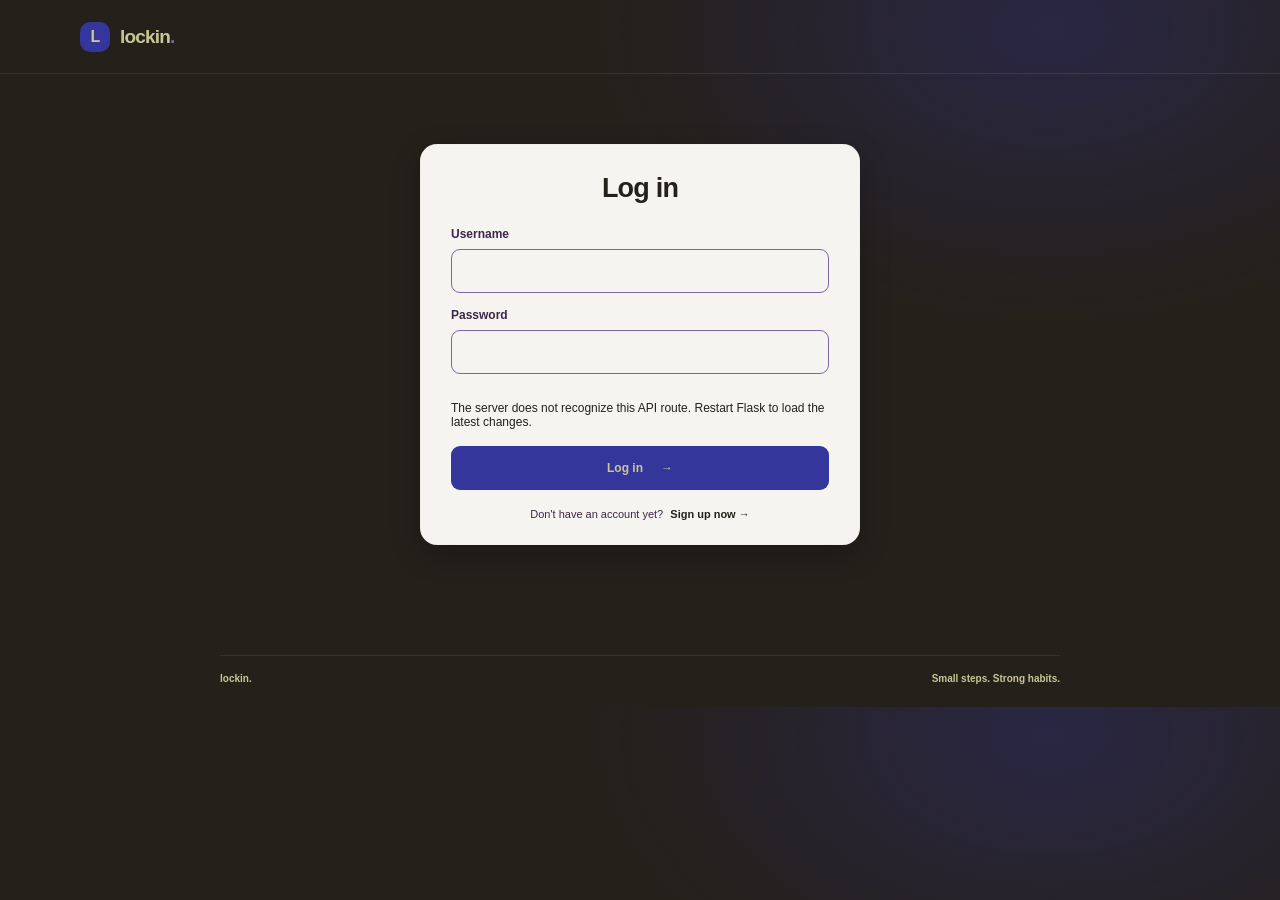
==== commit 7d23b669: "Restore exercise media and add accessible previews" ====
--- a/static/index.html
+++ b/static/index.html
@@ -317,25 +317,45 @@
             <h2 id="active-exercise-title" class="active-exercise-title"></h2>
             <p id="active-exercise-keywords" class="exercise-keywords"></p>
             <ul id="active-step-prescription" class="active-step-prescription"></ul>
-            <button id="complete-step-button" class="button button-primary" type="button">Set completed</button>
-          </div>
-        </div>
-<<<<<<< Updated upstream
+          </div>
+        </div>
         <div class="active-step-controls">
-  <button id="complete-step-button" class="button button-primary" type="button">
-    Complete set
-  </button>
-
-  <button id="finish-workout-button" class="button button-primary" type="button" hidden>
-    Finish workout
-  </button>
-</div>
-=======
->>>>>>> Stashed changes
+          <button id="complete-step-button" class="button button-primary" type="button">
+            Complete set
+          </button>
+          <button id="finish-workout-button" class="button button-primary" type="button" hidden>
+            Finish workout
+          </button>
+        </div>
         <p id="active-step-message" class="status-message" role="status" aria-live="polite"></p>
         <div id="workout-step-carousel" class="workout-step-carousel" role="group" aria-label="Workout sets"></div>
       </div>
     </section>
   </div>
+
+  <div
+    id="exercise-hover-preview"
+    class="exercise-preview-popover"
+    role="region"
+    aria-hidden="true"
+    hidden
+  >
+    <div id="exercise-hover-preview-content"></div>
+  </div>
+
+  <dialog
+    id="exercise-preview-dialog"
+    class="exercise-preview-dialog"
+    aria-labelledby="exercise-preview-dialog-title"
+  >
+    <button
+      id="exercise-preview-close"
+      class="exercise-preview-close"
+      type="button"
+      aria-label="Close exercise details"
+      autofocus
+    >×</button>
+    <div id="exercise-preview-dialog-content"></div>
+  </dialog>
 </body>
 </html>
--- a/static/app.css
+++ b/static/app.css
@@ -105,12 +105,91 @@
 .library-results-heading h2 { margin: 0; font-size: 19px; }
 .library-results-heading p { margin: 0; color: var(--muted); font-size: 10px; }
 .library-exercise-grid { display: grid; grid-template-columns: repeat(3, minmax(0, 1fr)); gap: 14px; }
-.library-exercise-card { min-width: 0; overflow: hidden; border: 1px solid rgba(200, 199, 147, .12); border-radius: 12px; background: var(--paper); }
+.library-exercise-card { min-width: 0; overflow: hidden; border: 1px solid rgba(200, 199, 147, .12); border-radius: 12px; background: var(--paper); cursor: pointer; }
+.library-exercise-card:hover, .library-exercise-card:focus-visible { border-color: var(--orange); box-shadow: 0 8px 22px rgba(0, 0, 0, .2); }
+.library-exercise-card:focus-visible, .exercise-card:focus-visible { outline: 3px solid rgba(124, 103, 158, .35); outline-offset: 2px; }
 .library-exercise-media { width: 100%; aspect-ratio: 1 / 1; display: block; object-fit: cover; background: #332c39; }
 .library-exercise-media.is-portrait { object-fit: contain; }
 .library-exercise-placeholder { width: 100%; aspect-ratio: 1 / 1; display: grid; place-items: center; color: var(--muted); background: #332c39; font-size: 10px; }
 .library-exercise-title { margin: 0; padding: 12px 13px 14px; font-size: 13px; line-height: 1.35; }
 .library-empty { margin-top: 16px; }
+.exercise-preview-popover {
+  position: fixed;
+  z-index: 40;
+  width: min(430px, calc(100vw - 24px));
+  max-height: calc(100vh - 24px);
+  overflow: hidden;
+  border: 1px solid #475569;
+  border-radius: 16px;
+  background: #1E2430;
+  color: #F8FAFC;
+  box-shadow: 0 18px 48px rgba(0, 0, 0, .42);
+  opacity: 0;
+  pointer-events: none;
+  transform: translateY(7px) scale(.985);
+  transform-origin: top center;
+  transition: opacity .16s ease, transform .18s ease;
+}
+.exercise-preview-popover[hidden] { display: none; }
+.exercise-preview-popover.is-visible { opacity: 1; pointer-events: auto; transform: translateY(0) scale(1); }
+.exercise-preview-popover #exercise-hover-preview-content { max-height: calc(100vh - 24px); }
+.exercise-preview-popover .exercise-preview { display: flex; max-height: calc(100vh - 24px); flex-direction: column; }
+.exercise-preview-popover .exercise-preview-visual { flex: 0 0 clamp(180px, 29vh, 230px); min-height: 0; }
+.exercise-preview-popover .exercise-preview-media,
+.exercise-preview-popover .exercise-preview-placeholder { min-height: 0; }
+.exercise-preview-popover .exercise-preview-details { padding: 18px 20px 20px; overflow-y: auto; overscroll-behavior: contain; scrollbar-color: #64748B #1E2430; scrollbar-gutter: stable; }
+.exercise-preview-popover .exercise-preview-title { font-size: 20px; }
+.exercise-preview-dialog {
+  width: min(860px, calc(100vw - 32px));
+  max-height: calc(100vh - 32px);
+  padding: 0;
+  overflow: auto;
+  border: 1px solid #475569;
+  border-radius: 16px;
+  background: #1E2430;
+  color: #F8FAFC;
+  box-shadow: 0 24px 70px rgba(0, 0, 0, .55);
+}
+.exercise-preview-dialog::backdrop { background: rgba(0, 0, 0, .68); }
+.exercise-preview-close {
+  position: sticky;
+  z-index: 2;
+  top: 10px;
+  float: right;
+  width: 38px;
+  height: 38px;
+  display: grid;
+  place-items: center;
+  margin: 10px 10px -48px 0;
+  padding: 0;
+  border: 0;
+  border-radius: 50%;
+  border: 1px solid #475569;
+  background: #303847;
+  color: #F8FAFC;
+  font-size: 25px;
+  cursor: pointer;
+}
+.exercise-preview { display: grid; grid-template-columns: minmax(180px, 42%) minmax(0, 1fr); min-width: 0; }
+.exercise-preview-visual { min-height: 100%; overflow: hidden; background: #161B24; }
+.exercise-preview-media, .exercise-preview-placeholder { width: 100%; height: 100%; min-height: 260px; display: block; object-fit: cover; }
+.exercise-preview-media.is-portrait { object-fit: contain; }
+.exercise-preview-placeholder { display: grid; place-items: center; padding: 20px; color: #CBD5E1; font-size: 12px; line-height: 1.5; text-align: center; }
+.exercise-preview-details { min-width: 0; padding: 24px; }
+.exercise-preview-heading { padding-right: 34px; }
+.exercise-preview-title { margin: 0; color: #F8FAFC; font-size: 22px; letter-spacing: -.5px; line-height: 1.25; }
+.exercise-preview-stats { display: grid; grid-template-columns: repeat(4, minmax(0, 1fr)); gap: 7px; margin: 14px 0 0; }
+.exercise-preview-stat { min-width: 0; padding: 8px 7px; border: 1px solid #475569; border-radius: 9px; background: #303847; text-align: center; }
+.exercise-preview-stat dt { color: #94A3B8; font-size: 9px; font-weight: 700; letter-spacing: .55px; text-transform: uppercase; }
+.exercise-preview-stat dd { margin: 3px 0 0; overflow-wrap: anywhere; color: #F8FAFC; font-size: 11px; font-weight: 800; line-height: 1.35; }
+.exercise-preview-facts { display: grid; gap: 7px; margin: 14px 0 0; }
+.exercise-preview-fact { display: grid; grid-template-columns: 105px minmax(0, 1fr); gap: 10px; align-items: baseline; padding-bottom: 7px; border-bottom: 1px solid #3B4658; }
+.exercise-preview-fact:last-child { padding-bottom: 0; border-bottom: 0; }
+.exercise-preview-fact dt { color: #94A3B8; font-size: 10px; font-weight: 700; letter-spacing: .4px; text-transform: uppercase; }
+.exercise-preview-fact dd { margin: 0; color: #CBD5E1; font-size: 12px; line-height: 1.5; }
+.exercise-preview-instructions { margin-top: 16px; padding-top: 14px; border-top: 1px solid #3B4658; }
+.exercise-preview-instructions h3 { margin-bottom: 10px; color: #F8FAFC; font-size: 14px; line-height: 1.35; }
+.exercise-preview-instructions ol { display: grid; gap: 9px; margin: 0; padding-left: 20px; color: #CBD5E1; font-size: 13px; line-height: 1.6; }
 .eyebrow { margin: 0 0 9px; color: var(--ink); font-size: 10px; font-weight: 700; letter-spacing: 1.6px; }
 h1, h2, h3, p { margin-top: 0; }
 h1, h2, h3 { font-family: "Manrope", "Segoe UI", sans-serif; color: var(--ink); }
@@ -230,7 +309,9 @@
   border: 1px solid #3F2548;
   border-radius: 13px;
   background: var(--paper);
-}
+  cursor: pointer;
+}
+.exercise-card:hover { border-color: var(--orange); box-shadow: 0 8px 22px rgba(0, 0, 0, .2); }
 .exercise-media { width: 220px; height: 220px; object-fit: cover; background: #332c39; }
 video.exercise-media.is-portrait { object-fit: contain; }
 .media-placeholder { width: 220px; height: 220px; display: grid; place-items: center; color: var(--muted); background: #332c39; font-size: 11px; }
@@ -497,6 +578,14 @@
   .library-controls { padding: 20px 17px; }
   .library-exercise-grid { grid-template-columns: repeat(2, minmax(0, 1fr)); gap: 10px; }
   .library-exercise-title { padding: 10px; font-size: 12px; }
+  .exercise-preview-popover { display: none; }
+  .exercise-preview { grid-template-columns: 1fr; }
+  .exercise-preview-visual { min-height: 220px; max-height: 42vh; }
+  .exercise-preview-media, .exercise-preview-placeholder { min-height: 220px; max-height: 42vh; }
+  .exercise-preview-details { padding: 20px 17px; }
+  .exercise-preview-heading { padding-right: 30px; }
+  .exercise-preview-stats { grid-template-columns: repeat(2, minmax(0, 1fr)); }
+  .exercise-preview-fact { grid-template-columns: 90px minmax(0, 1fr); }
   .brand-mark { width: 27px; height: 27px; }
   .app-nav { gap: 2px; }
   .nav-link { min-height: 32px; padding: 0 6px; font-size: 9px; }
@@ -531,7 +620,7 @@
 }
 
 @media (prefers-reduced-motion: reduce) {
-  .workout-sheet-backdrop, .workout-sheet-panel { transition-duration: .01ms; }
+  .workout-sheet-backdrop, .workout-sheet-panel, .exercise-preview-popover { transition-duration: .01ms; }
 }
 
 @media (max-width: 420px) {
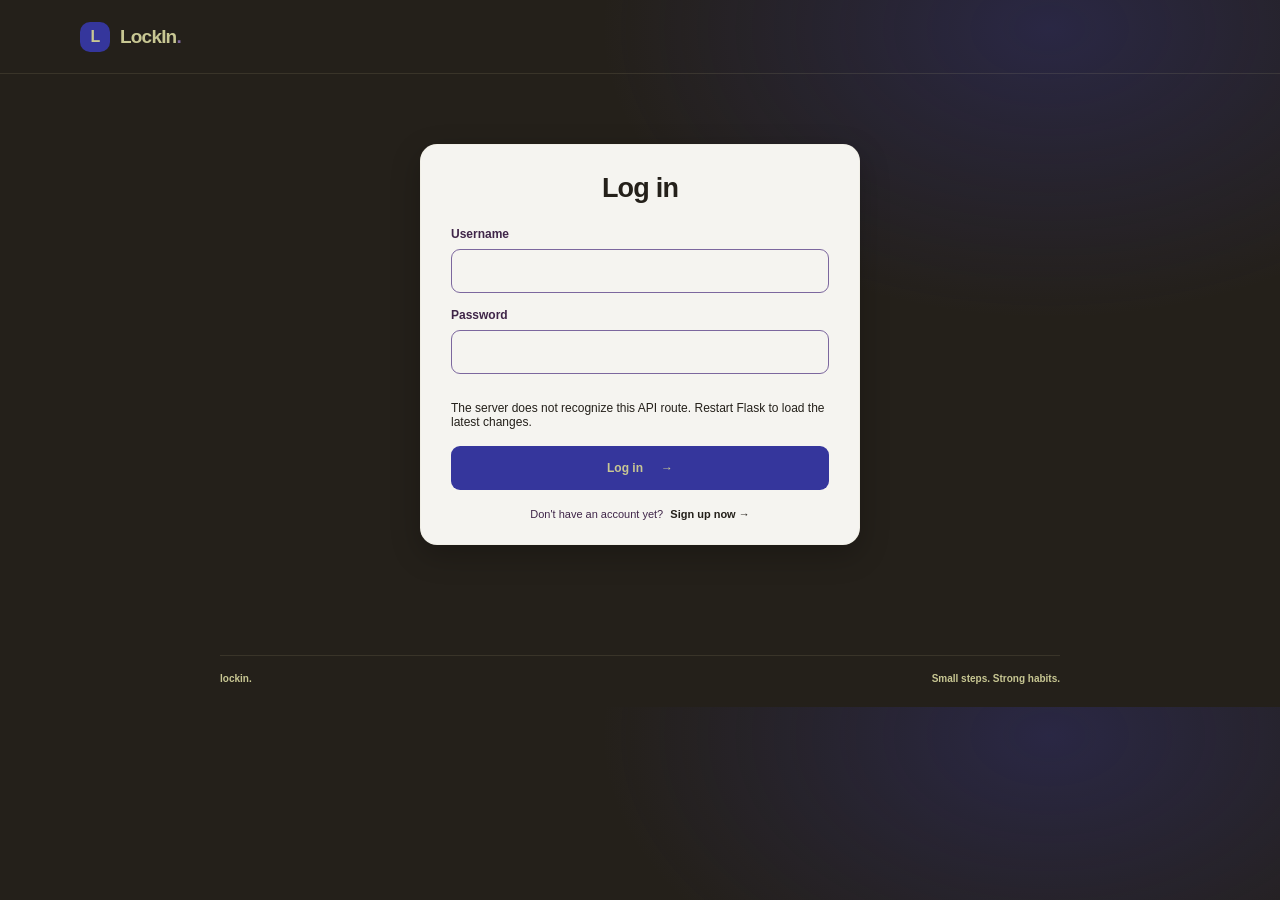
==== commit 3a58a8f0: "update title" ====
--- a/static/index.html
+++ b/static/index.html
@@ -12,18 +12,12 @@
   <header class="topbar">
     <a class="brand" href="/" aria-label="LockIn home">
       <span class="brand-mark" aria-hidden="true">L</span>
-      <span>lockin<span class="brand-period">.</span></span>
+      <span>LockIn<span class="brand-period">.</span></span>
     </a>
     <nav id="app-nav" class="app-nav" aria-label="Main navigation" hidden>
       <button class="nav-link is-active" type="button" data-page-target="build" aria-current="page">Build workout</button>
       <button class="nav-link" type="button" data-page-target="library">Exercise Library</button>
       <button class="nav-link" type="button" data-page-target="tracker">Workout Tracker</button>
-      <button class="nav-link profile-link" type="button" data-page-target="profile" aria-label="Profile" title="Profile">
-        <svg viewBox="0 0 24 24" aria-hidden="true">
-          <circle cx="12" cy="8" r="3.5"></circle>
-          <path d="M5.5 20c.5-3.5 2.8-5.5 6.5-5.5s6 2 6.5 5.5"></path>
-        </svg>
-      </button>
     </nav>
   </header>
 
@@ -48,7 +42,7 @@
         </label>
         <label class="field auth-password">
           <span class="field-label">Password</span>
-          <input id="auth-password" name="password" type="password" minlength="8" maxlength="128" autocomplete="current-password" required>
+          <input id="auth-password" name="password" type="password" maxlength="128" autocomplete="current-password" required>
           <span id="password-hint" class="field-hint" hidden>Use 8–128 characters.</span>
         </label>
         <p id="auth-message" class="status-message" role="status" aria-live="polite"></p>
@@ -169,6 +163,9 @@
         <button id="start-button" class="button button-primary" type="button" hidden>
           <span>Start workout</span><span aria-hidden="true">→</span>
         </button>
+        <button id="save-and-clear-button" class="button button-secondary" type="button" hidden>
+          Save and clear
+        </button>
         <button id="continue-workout-button" class="button button-primary" type="button" hidden>
           <span>Continue workout</span><span aria-hidden="true">→</span>
         </button>
@@ -219,8 +216,8 @@
             <p id="stats-period-label" class="field-hint">Your progress this week</p>
           </div>
           <select id="stats-period" aria-label="Statistics period">
-            <option value="week">This week</option>
-            <option value="month">This month</option>
+            <option value="week">Weekly</option>
+            <option value="month">Monthly (this year)</option>
           </select>
         </div>
 
@@ -254,10 +251,20 @@
 
         <div class="stats-activity">
           <h3>Activity overview</h3>
-          <p class="field-hint">Your completed workouts by day</p>
+          <p id="stats-activity-label" class="field-hint">Your completed workouts by day of the week</p>
           <div id="stats-chart" class="stats-chart"></div>
         </div>
       </section>
+    <section id="paused-workouts-section" class="history-section paused-workouts-section" hidden aria-labelledby="paused-workouts-title">
+      <div class="section-heading">
+        <div>
+          <p class="eyebrow">PICK UP WHERE YOU LEFT OFF</p>
+          <h2 id="paused-workouts-title">Saved unfinished workouts</h2>
+        </div>
+      </div>
+      <div id="paused-workout-list" class="history-list"></div>
+      <p id="paused-workout-message" class="status-message" role="status" aria-live="polite"></p>
+    </section>
     <section class="history-section" aria-labelledby="history-title">
       <div class="section-heading">
         <div>
@@ -273,9 +280,6 @@
     </section>
     </section>
 
-    <section id="page-profile" class="app-page placeholder-page" hidden aria-labelledby="profile-title">
-      <h1 id="profile-title">Profile</h1>
-    </section>
     </div>
   </main>
 
@@ -284,6 +288,26 @@
     <span id="footer-user"><span>Small steps. Strong habits.</span></span>
     <button id="logout-button" class="logout-button" type="button" hidden>Log out</button>
   </footer>
+
+  <dialog
+    id="new-workout-confirm-dialog"
+    class="new-workout-confirm-dialog"
+    aria-labelledby="new-workout-confirm-title"
+  >
+    <h2 id="new-workout-confirm-title">Start a new workout?</h2>
+    <p id="new-workout-confirm-description">
+      Your current workout and completed sets will be saved in History so you can resume it later.
+    </p>
+    <p id="new-workout-confirm-message" class="new-workout-confirm-message" role="status" aria-live="polite"></p>
+    <div class="new-workout-confirm-actions">
+      <button id="cancel-new-workout-button" class="button button-secondary" type="button" autofocus>
+        Cancel
+      </button>
+      <button id="confirm-new-workout-button" class="button button-primary" type="button">
+        Yes, save and create new
+      </button>
+    </div>
+  </dialog>
 
   <div id="workout-sheet" class="workout-sheet" hidden>
     <div class="workout-sheet-backdrop" aria-hidden="true"></div>
@@ -317,15 +341,19 @@
             <h2 id="active-exercise-title" class="active-exercise-title"></h2>
             <p id="active-exercise-keywords" class="exercise-keywords"></p>
             <ul id="active-step-prescription" class="active-step-prescription"></ul>
-          </div>
-        </div>
-        <div class="active-step-controls">
-          <button id="complete-step-button" class="button button-primary" type="button">
-            Complete set
-          </button>
-          <button id="finish-workout-button" class="button button-primary" type="button" hidden>
-            Finish workout
-          </button>
+            <button id="complete-step-button" class="button button-primary" type="button">
+              Complete set
+            </button>
+          </div>
+        </div>
+        <div id="workout-completion-overlay" class="workout-completion-overlay" hidden>
+          <div class="workout-completion-content">
+            <h2 class="workout-completion-title">Workout complete!</h2>
+            <p id="workout-completion-message" class="workout-completion-message" role="status" aria-live="polite"></p>
+            <button id="finish-workout-button" class="button button-primary" type="button" hidden>
+              Finish workout
+            </button>
+          </div>
         </div>
         <p id="active-step-message" class="status-message" role="status" aria-live="polite"></p>
         <div id="workout-step-carousel" class="workout-step-carousel" role="group" aria-label="Workout sets"></div>
--- a/static/app.css
+++ b/static/app.css
@@ -40,9 +40,6 @@
 .app-nav[hidden] { display: none; }
 .nav-link { min-height: 36px; padding: 0 11px; border: 0; border-radius: 8px; color: var(--muted); background: transparent; font-size: 11px; font-weight: 600; white-space: nowrap; }
 .nav-link:hover, .nav-link.is-active { color: var(--green-dark); background: var(--mint); }
-.profile-link { width: 36px; display: grid; place-items: center; padding: 0; border: 1px solid var(--line); border-radius: 50%; }
-.profile-link svg { width: 19px; height: 19px; fill: none; stroke: currentColor; stroke-linecap: round; stroke-linejoin: round; stroke-width: 1.7; }
-
 .brand {
   display: inline-flex;
   gap: 10px;
@@ -82,8 +79,6 @@
 .auth-switch a:hover { color: var(--green-dark); text-decoration: underline; }
 .logout-button { padding: 5px 0; border: 0; color: var(--ink); background: transparent; font-size: 10px; font-weight: 700; }
 .intro { padding: 54px 0 34px; }
-.placeholder-page { min-height: 350px; padding-top: 54px; }
-.placeholder-page h1 { font-size: 30px; }
 .app-page[hidden] { display: none; }
 .library-page { padding: 48px 0 64px; }
 .library-header { margin-bottom: 24px; }
@@ -131,7 +126,7 @@
   transition: opacity .16s ease, transform .18s ease;
 }
 .exercise-preview-popover[hidden] { display: none; }
-.exercise-preview-popover.is-visible { opacity: 1; pointer-events: auto; transform: translateY(0) scale(1); }
+.exercise-preview-popover.is-visible { opacity: 1; pointer-events: none; transform: translateY(0) scale(1); }
 .exercise-preview-popover #exercise-hover-preview-content { max-height: calc(100vh - 24px); }
 .exercise-preview-popover .exercise-preview { display: flex; max-height: calc(100vh - 24px); flex-direction: column; }
 .exercise-preview-popover .exercise-preview-visual { flex: 0 0 clamp(180px, 29vh, 230px); min-height: 0; }
@@ -190,6 +185,24 @@
 .exercise-preview-instructions { margin-top: 16px; padding-top: 14px; border-top: 1px solid #3B4658; }
 .exercise-preview-instructions h3 { margin-bottom: 10px; color: #F8FAFC; font-size: 14px; line-height: 1.35; }
 .exercise-preview-instructions ol { display: grid; gap: 9px; margin: 0; padding-left: 20px; color: #CBD5E1; font-size: 13px; line-height: 1.6; }
+.new-workout-confirm-dialog {
+  width: min(460px, calc(100vw - 32px));
+  padding: 26px;
+  border: 1px solid #7c679e;
+  border-radius: 16px;
+  color: #24201a;
+  background: #f5f4f0;
+  box-shadow: 0 24px 70px rgba(0, 0, 0, .45);
+}
+.new-workout-confirm-dialog::backdrop { background: rgba(0, 0, 0, .68); }
+.new-workout-confirm-dialog h2 { margin: 0 0 10px; color: #24201a; font-size: 21px; }
+.new-workout-confirm-dialog > p:not(.new-workout-confirm-message) { margin: 0 0 18px; color: #3f2548; font-size: 13px; line-height: 1.55; }
+.new-workout-confirm-message { color: #3f2548; }
+.new-workout-confirm-actions { display: flex; justify-content: flex-end; gap: 9px; }
+.new-workout-confirm-dialog .button-primary { color: #f5f4f0; background: #3f2548; }
+.new-workout-confirm-dialog .button-primary:hover:not(:disabled) { color: #f5f4f0; background: #3f2548; }
+.new-workout-confirm-dialog .button-secondary { color: #3f2548; background: #f5f4f0; }
+.new-workout-confirm-dialog .button-secondary:hover:not(:disabled) { color: #f5f4f0; background: #3f2548; }
 .eyebrow { margin: 0 0 9px; color: var(--ink); font-size: 10px; font-weight: 700; letter-spacing: 1.6px; }
 h1, h2, h3, p { margin-top: 0; }
 h1, h2, h3 { font-family: "Manrope", "Segoe UI", sans-serif; color: var(--ink); }
@@ -231,6 +244,7 @@
 .goal-card { min-width: 0; padding: 6px; border: 1px solid var(--line); border-radius: 9px; color: var(--ink); background: var(--paper); text-align: left; }
 .goal-card:hover, .goal-card.is-selected { border-color: var(--orange); background: var(--mint); }
 .goal-card:focus-visible { outline: 3px solid rgba(124, 103, 158, .35); }
+.goal-image { width: 100%; aspect-ratio: 1.35; display: block; border-radius: 6px; object-fit: cover; background: linear-gradient(140deg, #3f2548, #35369c); }
 .goal-image-placeholder { aspect-ratio: 1.35; display: flex; flex-direction: column; align-items: center; justify-content: center; gap: 6px; border-radius: 6px; color: var(--ink); background: linear-gradient(140deg, #3f2548, #35369c); font-size: 9px; }
 .goal-image-placeholder svg { width: 38px; height: 38px; fill: none; stroke: currentColor; stroke-linecap: round; stroke-width: 1.5; }
 .goal-card-label { display: block; min-height: 32px; padding: 8px 3px 3px; font-size: 11px; font-weight: 600; line-height: 1.3; }
@@ -285,15 +299,15 @@
 }
 .button[hidden] { display: none; }
 .button-primary { background: var(--green); color: var(--ink); }
-.button-primary:hover:not(:disabled) { transform: translateY(-1px); background: var(--mint); color: var(--ink); }
+.button-primary:hover:not(:disabled) { transform: translateY(-1px); background: #3f2548; color: #f5f4f0; }
 .button-secondary { border: 1px solid var(--line); color: var(--ink); background: var(--paper); }
-.button-secondary:hover:not(:disabled) { background: var(--mint); }
+.button-secondary:hover:not(:disabled) { color: #f5f4f0; background: #3f2548; }
 .button:disabled { color: var(--muted); background: #514653; cursor: not-allowed; }
 .status-message { min-height: 0; margin: 0; color: var(--ink); font-size: 12px; }
 .status-message:not(:empty) { margin-top: 12px; }
-.status-message.success { color: var(--ink); }
-
-.workout-section { margin: 42px 0; padding-top: 28px; }
+
+.workout-section { margin: 42px 0; padding-top: 28px; transition: background-color .2s ease; }
+#workout-section.is-in-progress { background-color: #c4d7f2; }
 .workout-heading { align-items: center; margin-bottom: 17px; }
 .workout-preferences { display: flex; flex-wrap: wrap; gap: 7px; margin-top: 10px; }
 .workout-tag { display: inline-flex; align-items: center; gap: 6px; padding: 6px 9px; border: 1px solid var(--line); border-radius: 7px; color: var(--muted); background: #332d37; font-size: 10px; }
@@ -331,14 +345,15 @@
 .history-section > .section-heading { align-items: center; margin-bottom: 15px; }
 .history-icon { width: 32px; height: 32px; display: grid; place-items: center; border-radius: 10px; color: var(--ink); background: var(--mint); font-weight: 700; }
 .history-list { display: grid; gap: 9px; }
-.history-card { padding: 14px 16px; border: 1px solid rgba(200, 199, 147, .1); border-radius: 11px; background: var(--paper); }
+.history-card { --ink: #24201a; --muted: #3f2548; --mint: #3f2548; --line: #7c679e; --paper: #f5f4f0; padding: 14px 16px; border: 1px solid #d5ccdc; border-radius: 11px; color: var(--ink); background: var(--paper); }
 .history-main { display: flex; justify-content: space-between; align-items: center; gap: 12px; }
 .history-date { margin: 0 0 4px; color: var(--ink); font-size: 12px; font-weight: 700; }
 .history-detail { margin: 0; color: var(--muted); font-size: 11px; }
-.history-goal { padding: 6px 9px; border-radius: 7px; color: var(--ink); background: var(--mint); font-size: 10px; font-weight: 700; }
+.history-goal { padding: 5px 8px; border: 1px solid #7c679e; border-radius: 7px; color: #3f2548; background: transparent; font-size: 10px; font-weight: 700; }
 .history-expand { margin-top: 9px; padding: 0; border: 0; color: var(--ink); background: transparent; font-size: 10px; font-weight: 700; }
 .history-exercises { display: grid; gap: 5px; margin: 10px 0 0; padding: 10px 0 0; border-top: 1px solid var(--line); list-style: none; color: var(--muted); font-size: 11px; }
 .history-empty { padding: 19px; border: 1px dashed var(--line); border-radius: 11px; color: var(--muted); font-size: 12px; text-align: center; }
+.history-card .button-secondary:hover:not(:disabled) { color: #f5f4f0; }
 .footer { display: flex; justify-content: space-between; width: min(100% - 40px, 840px); margin: 0 auto; padding: 17px 0 23px; border-top: 1px solid rgba(200, 199, 147, .12); color: var(--muted); font-size: 10px; }
 .footer span:first-child { color: var(--ink); font-family: "Manrope", sans-serif; font-weight: 800; }
 
@@ -358,6 +373,36 @@
   transform: translateY(100%);
   transition: transform .36s cubic-bezier(.22, .72, .24, 1);
 }
+.workout-sheet-panel.workout-complete { overflow: hidden; }
+.workout-completion-overlay[hidden] { display: none; }
+.workout-completion-overlay {
+  position: absolute;
+  z-index: 5;
+  inset: 0;
+  display: grid;
+  place-items: center;
+  padding: 24px;
+  background: rgba(59, 130, 246, .72);
+  backdrop-filter: blur(3px);
+  animation: workout-completion-overlay-in .42s ease-out both;
+}
+.workout-completion-content {
+  display: grid;
+  justify-items: center;
+  gap: 16px;
+  width: min(100%, 380px);
+  padding: 30px 24px;
+  border: 1px solid rgba(255, 255, 255, .7);
+  border-radius: 18px;
+  color: #24201a;
+  background: rgba(245, 244, 240, .95);
+  box-shadow: 0 16px 48px rgba(20, 34, 60, .28);
+  text-align: center;
+  animation: workout-completion-content-in .42s ease-out both;
+}
+.workout-completion-title { margin: 0; font-size: clamp(24px, 4vw, 32px); }
+.workout-completion-message { margin: 0; color: #3f2548; }
+#finish-workout-button { min-width: 190px; margin: 0; }
 .workout-sheet.is-open .workout-sheet-backdrop { opacity: 1; }
 .workout-sheet.is-open .workout-sheet-panel { transform: translateY(0); }
 .workout-sheet-close {
@@ -376,7 +421,7 @@
   font-size: 28px;
   line-height: 1;
 }
-.workout-sheet-close:hover { color: var(--canvas); background: var(--orange); }
+.workout-sheet-close:hover { color: #f5f4f0; background: #3f2548; }
 .workout-sheet-open { overflow: hidden; }
 .workout-progress { height: 5px; display: flex; gap: 4px; margin: 4px 56px 0 0; }
 .workout-progress-segment { min-width: 1px; flex: 1 1 0; border-radius: 3px; background: #efecf0; transition: background .2s ease; }
@@ -392,7 +437,9 @@
 .active-set-counter { margin: 0 0 8px; color: var(--ink); font-size: clamp(38px, 5vw, 54px); font-weight: 700; letter-spacing: -1px; }
 .active-exercise-title { margin: 0; font-size: clamp(18px, 2vw, 22px); letter-spacing: -.4px; }
 .active-exercise-keywords { margin: 10px 0 20px; }
-.active-step-prescription { display: grid; gap: 7px; margin: 0; padding-left: 20px; color: var(--muted); font-size: 16px; line-height: 1.6; }
+.active-step-prescription { display: grid; gap: 7px; margin: 0; padding: 0; color: var(--muted); list-style: none; }
+.active-step-main-prescription { color: var(--ink); font-size: clamp(28px, 3.8vw, 40px); font-weight: 800; line-height: 1.2; }
+.active-step-rest { color: var(--muted); font-size: 14px; line-height: 1.5; }
 #complete-step-button { width: 100%; margin-top: 24px; }
 .active-step-message:not(:empty) { margin-top: 10px; }
 .workout-step-carousel { display: flex; gap: 10px; overflow-x: auto; margin-top: auto; padding: 14px 0 4px; border-top: 1px solid var(--line); scroll-snap-type: x mandatory; }
@@ -441,6 +488,8 @@
 
 /* WORKOUT STATISTICS */
 .stats-section {
+  --ink: #24201a;
+  --muted: #3f2548;
   margin-bottom: 30px;
   padding: 28px;
   color: #24201a;
@@ -589,8 +638,6 @@
   .brand-mark { width: 27px; height: 27px; }
   .app-nav { gap: 2px; }
   .nav-link { min-height: 32px; padding: 0 6px; font-size: 9px; }
-  .profile-link { width: 30px; padding: 0; }
-  .profile-link svg { width: 17px; height: 17px; }
   .topbar-note { font-size: 10px; }
   .page-shell { width: min(100% - 28px, 840px); }
   .auth-panel { margin: 42px auto 70px; padding: 22px 18px; }
@@ -621,6 +668,17 @@
 
 @media (prefers-reduced-motion: reduce) {
   .workout-sheet-backdrop, .workout-sheet-panel, .exercise-preview-popover { transition-duration: .01ms; }
+  .workout-completion-overlay, .workout-completion-content { animation-duration: .01ms; }
+}
+
+@keyframes workout-completion-overlay-in {
+  from { opacity: 0; }
+  to { opacity: 1; }
+}
+
+@keyframes workout-completion-content-in {
+  from { opacity: 0; transform: translateY(8px) scale(.96); }
+  to { opacity: 1; transform: translateY(0) scale(1); }
 }
 
 @media (max-width: 420px) {
@@ -628,6 +686,9 @@
   .equipment-options { grid-template-columns: repeat(3, minmax(0, 1fr)); }
   .exercise-card { grid-template-columns: 1fr; }
   .exercise-media, .media-placeholder { width: 100%; height: auto; aspect-ratio: 1 / 1; }
+  .new-workout-confirm-dialog { padding: 21px; }
+  .new-workout-confirm-actions { flex-direction: column-reverse; }
+  .new-workout-confirm-actions .button { width: 100%; }
 }
 
 .history-redo {
@@ -642,7 +703,8 @@
 }
 
 .history-redo:hover {
-  background: #5d4269;
+  background: #3f2548;
+  color: #f5f4f0;
 }
 
 .history-redo:disabled {
@@ -672,5 +734,6 @@
 }
 
 .history-redo:hover {
-  background: #5d4269;
-}
+  background: #3f2548;
+  color: #f5f4f0;
+}
